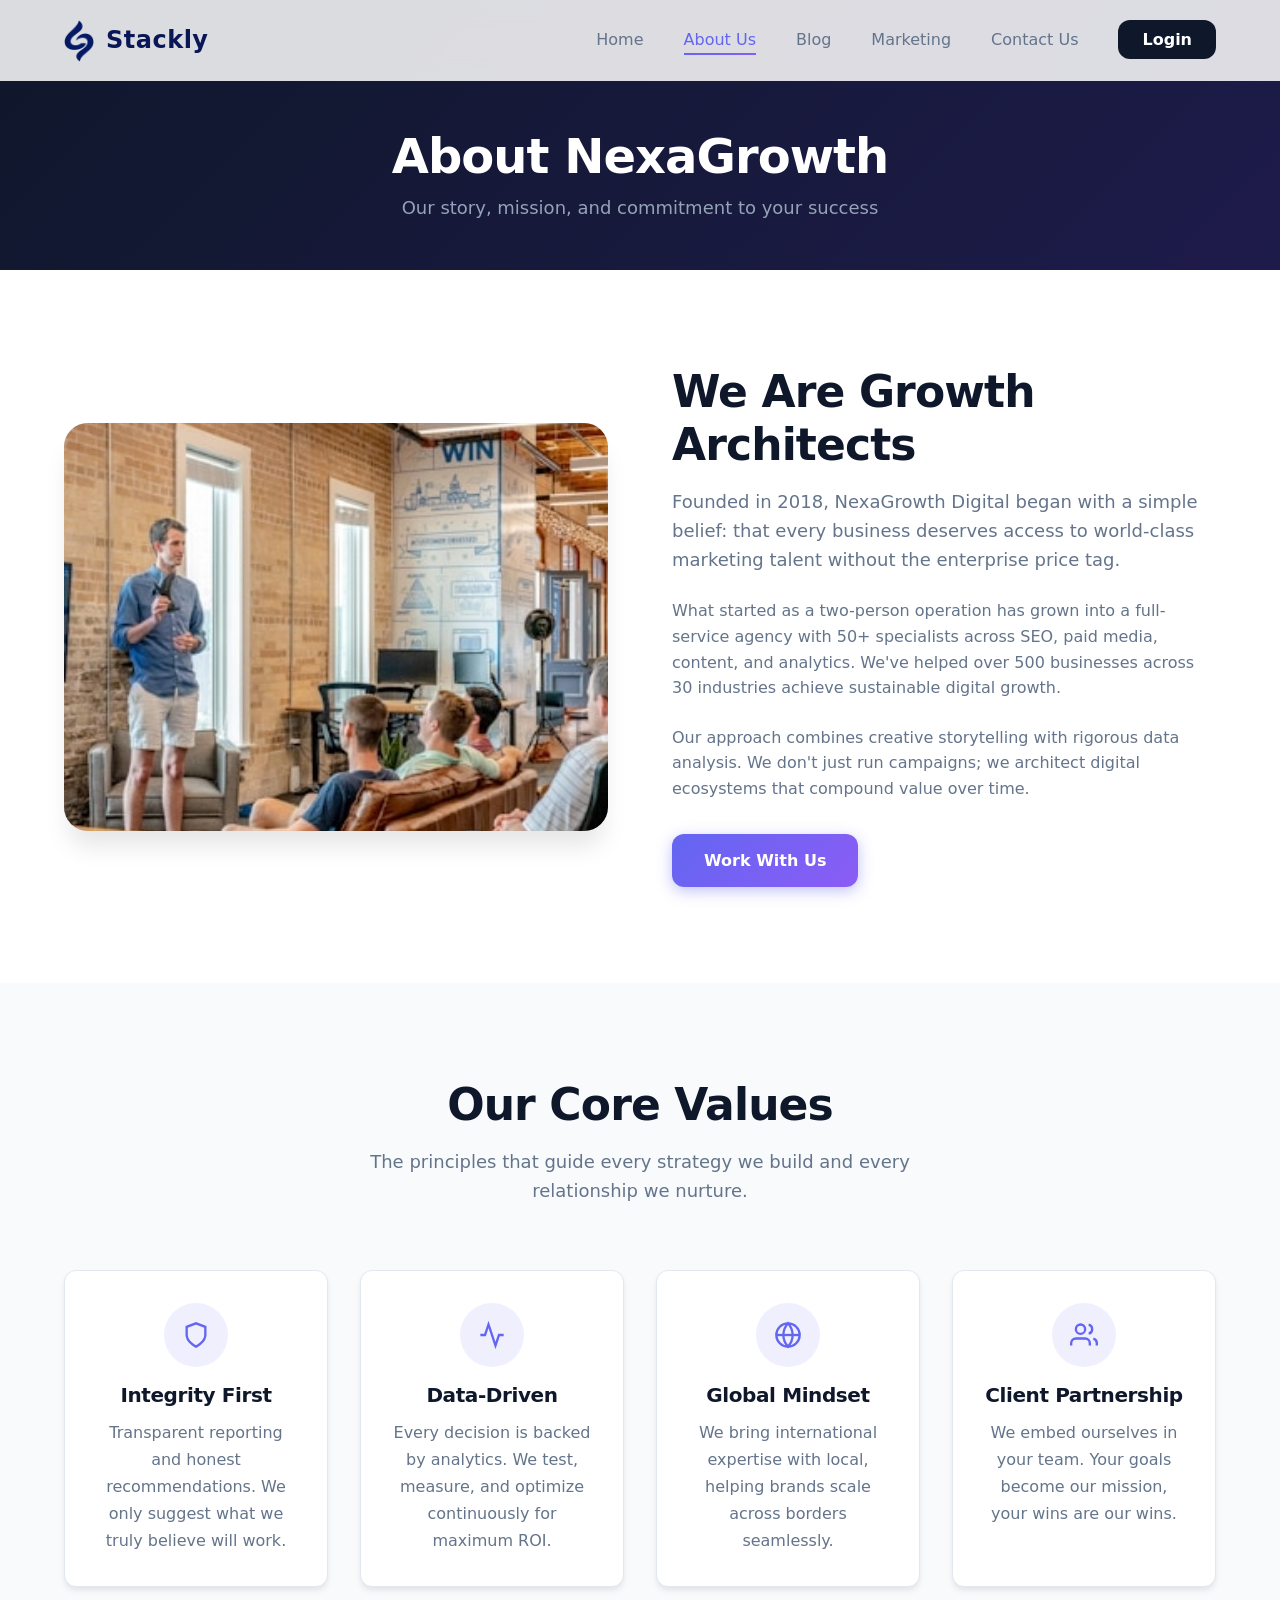
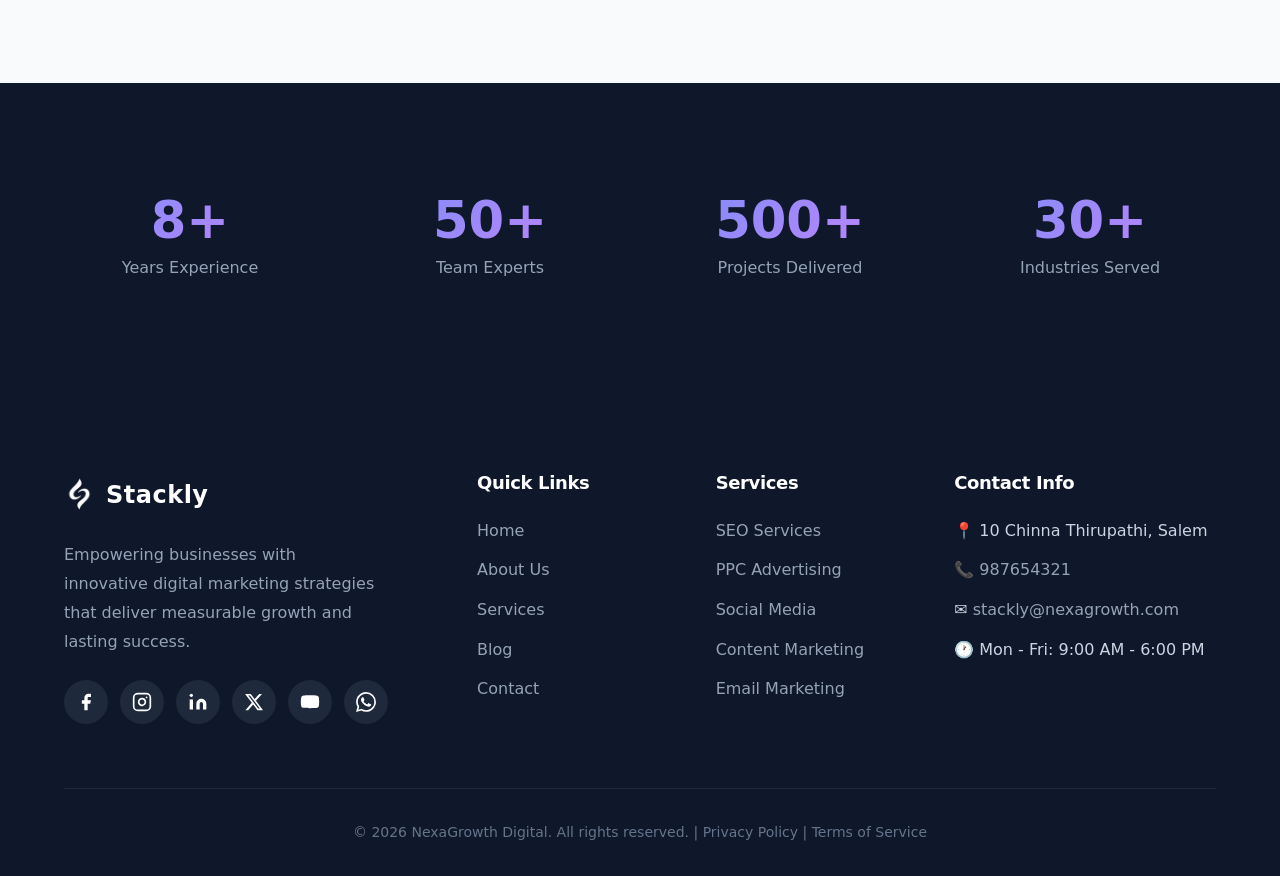
==== about.html @ 7eff11c8 "Add files via upload" ====
<!DOCTYPE html>
<html lang="en">
<head>
  <meta charset="UTF-8">
  <meta name="viewport" content="width=device-width, initial-scale=1.0">
  <meta name="description" content="Learn about NexaGrowth Digital - our mission, values, and the expert team behind our award-winning digital marketing campaigns.">
  <meta name="robots" content="index, follow">
  <meta property="og:title" content="About Us | NexaGrowth Digital">
  <meta property="og:description" content="Meet the team driving digital transformation for brands worldwide.">
  <title>About Us | NexaGrowth Digital</title>
  <link rel="canonical" href="https://yourdomain.com/about.html">
  <link rel="stylesheet" href="style.css">
  <script type="application/ld+json">
  {
    "@context": "https://schema.org",
    "@type": "AboutPage",
    "name": "About NexaGrowth Digital",
    "description": "Learn about our mission, values, and expert marketing team."
  }
  </script>
</head>
<body>

  <header class="header" id="header">
    <div class="container nav">
       <a href="index.html" class="logo" aria-label="Home">
    <img src="ChatGPT Image Sep 7, 2026, 07_45_39 AM.webp" alt="NexaGrowth Digital Logo" class="logo-img">
    <span class="logo-text">Stackly</span>
</a>
      <nav>
        <ul class="nav-links" id="navLinks">
          <li><a href="index.html" class="nav-link">Home</a></li>
          <li><a href="about.html" class="nav-link active">About Us</a></li>
          <li><a href="blog.html" class="nav-link">Blog</a></li>
          <li><a href="marketing.html" class="nav-link">Marketing</a></li>
          <li><a href="contact.html" class="nav-link">Contact Us</a></li>
          <li><a href="login.html" class="login-btn">Login</a></li>
        </ul>
      </nav>
      <button class="mobile-menu-btn" id="mobileMenuBtn" aria-label="Toggle menu" aria-expanded="false">
        <span class="bar"></span><span class="bar"></span><span class="bar"></span>
      </button>
    </div>
  </header>

  <main>
    <section class="breadcrumb">
      <div class="container">
        <h1>About NexaGrowth</h1>
        <p>Our story, mission, and commitment to your success</p>
      </div>
    </section>

    <section class="section">
      <div class="container">
        <div class="about-story">
          <div class="about-image animate">
    <img src="7img.webp"
         alt="Stackly Team"
         class="about-hero-img">
</div>
          <div class="animate delay-1">
            <h2 class="section-title" style="text-align: left;">We Are Growth Architects</h2>
            <p style="color: var(--text-muted); margin-bottom: 1.5rem; font-size: 1.125rem;">Founded in 2018, NexaGrowth Digital began with a simple belief: that every business deserves access to world-class marketing talent without the enterprise price tag.</p>
            <p style="color: var(--text-muted); margin-bottom: 1.5rem;">What started as a two-person operation has grown into a full-service agency with 50+ specialists across SEO, paid media, content, and analytics. We've helped over 500 businesses across 30 industries achieve sustainable digital growth.</p>
            <p style="color: var(--text-muted); margin-bottom: 2rem;">Our approach combines creative storytelling with rigorous data analysis. We don't just run campaigns; we architect digital ecosystems that compound value over time.</p>
            <a href="404.html" class="btn btn-primary">Work With Us</a>
          </div>
        </div>
      </div>
    </section>

    <section class="section" style="background: var(--bg-light);">
      <div class="container">
        <div class="section-header animate">
          <h2 class="section-title">Our Core Values</h2>
          <p class="section-subtitle">The principles that guide every strategy we build and every relationship we nurture.</p>
        </div>
        <div class="grid-4 values-grid">
          <div class="card value-card animate">
            <div class="value-icon">
              <svg width="28" height="28" viewBox="0 0 24 24" fill="none" stroke="currentColor" stroke-width="2"><path d="M12 22s8-4 8-10V5l-8-3-8 3v7c0 6 8 10 8 10z"></path></svg>
            </div>
            <h3 class="card-title">Integrity First</h3>
            <p class="card-text">Transparent reporting and honest recommendations. We only suggest what we truly believe will work.</p>
          </div>
          <div class="card value-card animate delay-1">
            <div class="value-icon">
              <svg width="28" height="28" viewBox="0 0 24 24" fill="none" stroke="currentColor" stroke-width="2"><polyline points="22 12 18 12 15 21 9 3 6 12 2 12"></polyline></svg>
            </div>
            <h3 class="card-title">Data-Driven</h3>
            <p class="card-text">Every decision is backed by analytics. We test, measure, and optimize continuously for maximum ROI.</p>
          </div>
          <div class="card value-card animate delay-2">
            <div class="value-icon">
              <svg width="28" height="28" viewBox="0 0 24 24" fill="none" stroke="currentColor" stroke-width="2"><circle cx="12" cy="12" r="10"></circle><line x1="2" y1="12" x2="22" y2="12"></line><path d="M12 2a15.3 15.3 0 0 1 4 10 15.3 15.3 0 0 1-4 10 15.3 15.3 0 0 1-4-10 15.3 15.3 0 0 1 4-10z"></path></svg>
            </div>
            <h3 class="card-title">Global Mindset</h3>
            <p class="card-text">We bring international expertise with local, helping brands scale across borders seamlessly.</p>
          </div>
          <div class="card value-card animate delay-3">
            <div class="value-icon">
              <svg width="28" height="28" viewBox="0 0 24 24" fill="none" stroke="currentColor" stroke-width="2"><path d="M17 21v-2a4 4 0 0 0-4-4H5a4 4 0 0 0-4 4v2"></path><circle cx="9" cy="7" r="4"></circle><path d="M23 21v-2a4 4 0 0 0-3-3.87"></path><path d="M16 3.13a4 4 0 0 1 0 7.75"></path></svg>
            </div>
            <h3 class="card-title">Client Partnership</h3>
            <p class="card-text">We embed ourselves in your team. Your goals become our mission, your wins are our wins.</p>
          </div>
        </div>
      </div>
    </section>

    <section class="section stats">
      <div class="container">
        <div class="stats-grid">
          <div class="stat-item animate"><div class="stat-number">8+</div><div class="stat-label">Years Experience</div></div>
          <div class="stat-item animate delay-1"><div class="stat-number">50+</div><div class="stat-label">Team Experts</div></div>
          <div class="stat-item animate delay-2"><div class="stat-number">500+</div><div class="stat-label">Projects Delivered</div></div>
          <div class="stat-item animate delay-3"><div class="stat-number">30+</div><div class="stat-label">Industries Served</div></div>
        </div>
      </div>
    </section>
  </main>

  <footer class="footer">
    <div class="container">
      <div class="footer-grid">
        <div class="footer-brand">
       <a href="index.html" class="logo" aria-label="Home">
    <img src="white.webp" alt="NexaGrowth Digital Logo" class="logo-img">
    <span class="logo-text">Stackly</span>
</a>
          <p>Empowering businesses with innovative digital marketing strategies that deliver measurable growth and lasting success.</p>
          <div class="social-links">
            <a href="404.html"  class="social-icon" aria-label="Facebook">
              <svg viewBox="0 0 24 24" fill="currentColor"><path d="M18 2h-3a5 5 0 0 0-5 5v3H7v4h3v8h4v-8h3l1-4h-4V7a1 1 0 0 1 1-1h3z"/></svg>
            </a>
            <a href="404.html"  class="social-icon" aria-label="Instagram">
              <svg viewBox="0 0 24 24" fill="none" stroke="currentColor" stroke-width="2" stroke-linecap="round" stroke-linejoin="round"><rect x="2" y="2" width="20" height="20" rx="5" ry="5"></rect><path d="M16 11.37A4 4 0 1 1 12.63 8 4 4 0 0 1 16 11.37z"></path><line x1="17.5" y1="6.5" x2="17.51" y2="6.5"></line></svg>
            </a>
            <a href="404.html" class="social-icon" aria-label="LinkedIn">
              <svg viewBox="0 0 24 24" fill="currentColor"><path d="M16 8a6 6 0 0 1 6 6v7h-4v-7a2 2 0 0 0-2-2 2 2 0 0 0-2 2v7h-4v-7a6 6 0 0 1 6-6z"></path><rect x="2" y="9" width="4" height="12"></rect><circle cx="4" cy="4" r="2"></circle></svg>
            </a>
            <a href="404.html"  class="social-icon" aria-label="X (Twitter)">
              <svg viewBox="0 0 24 24" fill="currentColor"><path d="M18.244 2.25h3.308l-7.227 8.26 8.502 11.24H16.17l-5.214-6.817L4.99 21.75H1.68l7.73-8.835L1.254 2.25H8.08l4.713 6.231zm-1.161 17.52h1.833L7.084 4.126H5.117z"/></svg>
            </a>
            <a href="404.html"  class="social-icon" aria-label="YouTube">
              <svg viewBox="0 0 24 24" fill="currentColor"><path d="M22.54 6.42a2.78 2.78 0 0 0-1.94-2C18.88 4 12 4 12 4s-6.88 0-8.6.46a2.78 2.78 0 0 0-1.94 2A29 29 0 0 0 1 11.75a29 29 0 0 0 .46 5.33A2.78 2.78 0 0 0 3.4 19c1.72.46 8.6.46 8.6.46s6.88 0 8.6-.46a2.78 2.78 0 0 0 1.94-2 29 29 0 0 0 .46-5.25 29 29 0 0 0-.46-5.33z"></path><polygon points="9.75 15.02 15.5 11.75 9.75 8.48 9.75 15.02"></polygon></svg>
            </a>
            <a href="404.html" class="social-icon" aria-label="WhatsApp">
              <svg viewBox="0 0 24 24" fill="currentColor"><path d="M17.472 14.382c-.297-.149-1.758-.867-2.03-.967-.273-.099-.471-.148-.67.15-.197.297-.767.966-.94 1.164-.173.199-.347.223-.644.075-.297-.15-1.255-.463-2.39-1.475-.883-.788-1.48-1.761-1.653-2.059-.173-.297-.018-.458.13-.606.134-.133.298-.347.446-.52.149-.174.198-.298.298-.497.099-.198.05-.371-.025-.52-.075-.149-.669-1.612-.916-2.207-.242-.579-.487-.5-.669-.51-.173-.008-.371-.01-.57-.01-.198 0-.52.074-.792.372-.272.297-1.04 1.016-1.04 2.479 0 1.462 1.065 2.875 1.213 3.074.149.198 2.096 3.2 5.077 4.487.709.306 1.262.489 1.694.625.712.227 1.36.195 1.871.118.571-.085 1.758-.719 2.006-1.413.248-.694.248-1.289.173-1.413-.074-.124-.272-.198-.57-.347m-5.421 7.403h-.004a9.87 9.87 0 01-5.031-1.378l-.361-.214-3.741.982.998-3.648-.235-.374a9.86 9.86 0 01-1.51-5.26c.001-5.45 4.436-9.884 9.888-9.884 2.64 0 5.122 1.03 6.988 2.898a9.825 9.825 0 012.893 6.994c-.003 5.45-4.437 9.884-9.885 9.884m8.413-18.297A11.815 11.815 0 0012.05 0C5.495 0 .16 5.335.157 11.892c0 2.096.547 4.142 1.588 5.945L.057 24l6.305-1.654a11.882 11.882 0 005.683 1.448h.005c6.554 0 11.89-5.335 11.893-11.893a11.821 11.821 0 00-3.48-8.413z"/></svg>
            </a>
          </div>
        </div>
        
        <div>
          <h4 class="footer-title">Quick Links</h4>
          <ul class="footer-links">
            <li><a href="index.html">Home</a></li>
            <li><a href="about.html">About Us</a></li>
            <li><a href="marketing.html">Services</a></li>
            <li><a href="blog.html">Blog</a></li>
            <li><a href="contact.html">Contact</a></li>
          </ul>
        </div>
        
        <div>
          <h4 class="footer-title">Services</h4>
          <ul class="footer-links">
            <li><a href="marketing.html#seo">SEO Services</a></li>
            <li><a href="marketing.html#ppc">PPC Advertising</a></li>
            <li><a href="marketing.html#social">Social Media</a></li>
            <li><a href="marketing.html#content">Content Marketing</a></li>
            <li><a href="marketing.html#email">Email Marketing</a></li>
          </ul>
        </div>
        
        <div>
          <h4 class="footer-title">Contact Info</h4>
          <ul class="footer-links">
            <li>📍 10 Chinna Thirupathi, Salem </li>
            <li>📞 <a href="404.html">987654321</a></li>
            <li>✉️ <a href="404.html">stackly@nexagrowth.com</a></li>
            <li>🕐 Mon - Fri: 9:00 AM - 6:00 PM</li>
          </ul>
        </div>
      </div>
      
      <div class="footer-bottom">
        <p>&copy; <span class="current-year"></span> NexaGrowth Digital. All rights reserved. | <a href="404.html" style="color: #64748b;">Privacy Policy</a> | <a href="404.html" style="color: #64748b;">Terms of Service</a></p>
      </div>
    </div>
  </footer>

  <script src="script.js"></script>
</body>
</html>
---- style.css ----
/* ============================================
   NEXAGROWTH DIGITAL - GLOBAL STYLES
   Modern, responsive, SEO-friendly stylesheet
   ============================================ */

/* CSS Custom Properties */
:root {
  --primary: #0f172a;
  --secondary: #1e293b;
  --accent: #6366f1;
  --accent-light: #818cf8;
  --accent-hover: #4f46e5;
  --text-light: #f8fafc;
  --text-dark: #0f172a;
  --text-muted: #64748b;
  --bg-light: #f8fafc;
  --bg-white: #ffffff;
  --border: #e2e8f0;
  --shadow: 0 4px 6px -1px rgb(0 0 0 / 0.1);
  --shadow-lg: 0 20px 25px -5px rgb(0 0 0 / 0.1);
  --radius: 0.75rem;
  --radius-lg: 1.5rem;
  --transition: all 0.3s cubic-bezier(0.4, 0, 0.2, 1);
  --container: 1200px;
}

/* Reset & Base */
*,
*::before,
*::after {
  margin: 0;
  padding: 0;
  box-sizing: border-box;
}

html {
  scroll-behavior: smooth;
  font-size: 16px;
}

body {
  font-family: 'Inter', system-ui, -apple-system, BlinkMacSystemFont, 'Segoe UI', Roboto, sans-serif;
  line-height: 1.6;
  color: var(--text-dark);
  background: var(--bg-white);
  overflow-x: hidden;
  -webkit-font-smoothing: antialiased;
}

/* Typography */
h1, h2, h3, h4, h5, h6 {
  line-height: 1.2;
  font-weight: 700;
  letter-spacing: -0.02em;
}

a {
  text-decoration: none;
  color: inherit;
  transition: var(--transition);
}

img, picture, video, canvas, svg {
  display: block;
  max-width: 100%;
  height: auto;
}

ul, ol {
  list-style: none;
}

/* Utility Classes */
.container {
  max-width: var(--container);
  margin: 0 auto;
  padding: 0 1.5rem;
}

.section {
  padding: 6rem 0;
}

.section-header {
  text-align: center;
  max-width: 640px;
  margin: 0 auto 4rem;
}

.section-title {
  font-size: clamp(1.875rem, 4vw, 2.75rem);
  margin-bottom: 1rem;
  color: var(--primary);
}

.section-subtitle {
  color: var(--text-muted);
  font-size: 1.125rem;
}

/* Buttons */
.btn {
  display: inline-flex;
  align-items: center;
  justify-content: center;
  gap: 0.5rem;
  padding: 0.875rem 2rem;
  border-radius: var(--radius);
  font-weight: 600;
  font-size: 1rem;
  border: none;
  cursor: pointer;
  transition: var(--transition);
  text-align: center;
}

.btn-primary {
  background: linear-gradient(135deg, var(--accent), #8b5cf6);
  color: white;
  box-shadow: 0 4px 15px rgba(99, 102, 241, 0.4);
}

.btn-primary:hover {
  transform: translateY(-2px);
  box-shadow: 0 8px 25px rgba(99, 102, 241, 0.5);
}

.btn-secondary {
  background: var(--primary);
  color: white;
}

.btn-secondary:hover {
  background: var(--accent);
  transform: translateY(-2px);
}

.btn-outline {
  background: transparent;
  color: var(--primary);
  border: 2px solid var(--border);
}

.btn-outline:hover {
  border-color: var(--accent);
  color: var(--accent);
  transform: translateY(-2px);
}

.btn-lg {
  padding: 1rem 2.5rem;
  font-size: 1.125rem;
}

/* Header & Navigation */
.header {
  position: fixed;
  top: 0;
  left: 0;
  width: 100%;
  z-index: 1000;
  background: rgba(255, 255, 255, 0.85);
  backdrop-filter: blur(12px);
  -webkit-backdrop-filter: blur(12px);
  border-bottom: 1px solid transparent;
  transition: var(--transition);
}

.header.scrolled {
  border-color: var(--border);
  box-shadow: var(--shadow);
  background: rgba(255, 255, 255, 0.95);
}

.nav {
  display: flex;
  align-items: center;
  justify-content: space-between;
  height: 80px;
}

.logo {
  display: flex;
  align-items: center;
  gap: 0.75rem;
  font-weight: 800;
  font-size: 1.5rem;
  color: var(--primary);
}

.logo-icon {
  width: 42px;
  height: 42px;
  background: linear-gradient(135deg, var(--accent), #8b5cf6);
  border-radius: 12px;
  display: grid;
  place-items: center;
  color: white;
  font-weight: 900;
  font-size: 1.25rem;
  flex-shrink: 0;
}

.logo:hover {
  opacity: 0.9;
}

.nav-links {
  display: flex;
  align-items: center;
  gap: 2.5rem;
}

.nav-link {
  font-weight: 500;
  color: var(--text-muted);
  position: relative;
  padding: 0.25rem 0;
}

.nav-link::after {
  content: '';
  position: absolute;
  bottom: -2px;
  left: 0;
  width: 0;
  height: 2px;
  background: linear-gradient(90deg, var(--accent), #8b5cf6);
  transition: var(--transition);
}

.nav-link:hover,
.nav-link.active {
  color: var(--accent);
}

.nav-link:hover::after,
.nav-link.active::after {
  width: 100%;
}

.login-btn {
  background: var(--primary);
  color: white;
  padding: 0.625rem 1.5rem;
  border-radius: var(--radius);
  font-weight: 600;
  transition: var(--transition);
}

.login-btn:hover {
  background: var(--accent);
  transform: translateY(-1px);
}

.mobile-menu-btn {
  display: none;
  flex-direction: column;
  justify-content: center;
  gap: 5px;
  width: 32px;
  height: 32px;
  background: none;
  border: none;
  cursor: pointer;
  padding: 0;
}

.bar {
  display: block;
  width: 24px;
  height: 2px;
  background: var(--primary);
  border-radius: 2px;
  transition: var(--transition);
  margin: 0 auto;
}

/* Hero Section */
.hero {
  min-height: 100vh;
  display: flex;
  align-items: center;
  padding-top: 80px;
  background: linear-gradient(135deg, #f8fafc 0%, #e0e7ff 50%, #f3e8ff 100%);
  position: relative;
  overflow: hidden;
}

.hero::before {
  content: '';
  position: absolute;
  top: -20%;
  right: -10%;
  width: 800px;
  height: 800px;
  background: radial-gradient(circle, rgba(99, 102, 241, 0.12) 0%, transparent 70%);
  border-radius: 50%;
  pointer-events: none;
}

.hero::after {
  content: '';
  position: absolute;
  bottom: -10%;
  left: -5%;
  width: 600px;
  height: 600px;
  background: radial-gradient(circle, rgba(139, 92, 246, 0.08) 0%, transparent 70%);
  border-radius: 50%;
  pointer-events: none;
}

.hero-content {
  display: grid;
  grid-template-columns: 1fr 1fr;
  gap: 4rem;
  align-items: center;
  position: relative;
  z-index: 1;
}

.hero-badge {
  display: inline-flex;
  align-items: center;
  gap: 0.5rem;
  background: white;
  border: 1px solid var(--border);
  padding: 0.5rem 1rem;
  border-radius: 50px;
  font-size: 0.875rem;
  font-weight: 600;
  color: var(--accent);
  margin-bottom: 1.5rem;
  box-shadow: var(--shadow);
}

.hero-title {
  font-size: clamp(2.5rem, 5vw, 4rem);
  background: linear-gradient(135deg, var(--primary), var(--accent));
  -webkit-background-clip: text;
  -webkit-text-fill-color: transparent;
  background-clip: text;
  margin-bottom: 1.5rem;
  line-height: 1.1;
}

.hero-text {
  font-size: 1.125rem;
  color: var(--text-muted);
  margin-bottom: 2.5rem;
  max-width: 520px;
}

.hero-btns {
  display: flex;
  gap: 1rem;
  flex-wrap: wrap;
}

.hero-visual {
  position: relative;
  display: flex;
  justify-content: center;
  align-items: center;
}

.hero-image-placeholder {
  width: 100%;
  aspect-ratio: 4/3;
  background: linear-gradient(135deg, #c7d2fe, #ddd6fe);
  border-radius: var(--radius-lg);
  display: flex;
  align-items: center;
  justify-content: center;
  box-shadow: var(--shadow-lg);
  border: 2px solid rgba(255, 255, 255, 0.6);
  position: relative;
  overflow: hidden;
}

.hero-image-placeholder svg {
  width: 140px;
  height: 140px;
  opacity: 0.25;
  color: var(--accent);
}

/* Cards */
.card {
  background: var(--bg-white);
  border-radius: var(--radius);
  padding: 2.5rem;
  border: 1px solid var(--border);
  transition: var(--transition);
  box-shadow: var(--shadow);
  height: 100%;
  display: flex;
  flex-direction: column;
}

.card:hover {
  transform: translateY(-8px);
  box-shadow: var(--shadow-lg);
  border-color: transparent;
}

.card-icon {
  width: 64px;
  height: 64px;
  background: linear-gradient(135deg, var(--accent), #8b5cf6);
  border-radius: 1rem;
  display: grid;
  place-items: center;
  color: white;
  margin-bottom: 1.5rem;
  flex-shrink: 0;
}

.card-icon svg {
  width: 32px;
  height: 32px;
}

.card-title {
  font-size: 1.25rem;
  margin-bottom: 0.75rem;
  color: var(--primary);
}

.card-text {
  color: var(--text-muted);
  font-size: 1rem;
  line-height: 1.7;
  flex-grow: 1;
}

.card-link {
  display: inline-flex;
  align-items: center;
  gap: 0.25rem;
  margin-top: 1.5rem;
  font-weight: 600;
  color: var(--accent);
}

.card-link:hover {
  gap: 0.5rem;
}

/* Grid Layouts */
.grid-2 {
  display: grid;
  grid-template-columns: repeat(auto-fit, minmax(300px, 1fr));
  gap: 2rem;
}

.grid-3 {
  display: grid;
  grid-template-columns: repeat(auto-fit, minmax(280px, 1fr));
  gap: 2rem;
}

.grid-4 {
  display: grid;
  grid-template-columns: repeat(auto-fit, minmax(250px, 1fr));
  gap: 2rem;
}

/* Stats Section */
.stats {
  background: var(--primary);
  color: white;
  position: relative;
  overflow: hidden;
}

.stats-grid {
  display: grid;
  grid-template-columns: repeat(auto-fit, minmax(200px, 1fr));
  gap: 3rem;
  text-align: center;
  position: relative;
  z-index: 1;
}

.stat-item {
  padding: 1rem;
}

.stat-number {
  font-size: clamp(2.5rem, 4vw, 3.5rem);
  font-weight: 800;
  background: linear-gradient(135deg, #818cf8, #c084fc);
  -webkit-background-clip: text;
  -webkit-text-fill-color: transparent;
  background-clip: text;
  line-height: 1;
  margin-bottom: 0.5rem;
}

.stat-label {
  color: #94a3b8;
  font-size: 1rem;
}

/* Blog Specific */
.blog-featured {
  display: grid;
  grid-template-columns: 1.2fr 1fr;
  gap: 3rem;
  align-items: center;
  margin-bottom: 4rem;
  background: var(--bg-white);
  border-radius: var(--radius-lg);
  overflow: hidden;
  border: 1px solid var(--border);
  box-shadow: var(--shadow);
}

.blog-featured-image {
  height: 100%;
  min-height: 400px;
  background: linear-gradient(135deg, #c7d2fe, #e9d5ff);
  display: flex;
  align-items: center;
  justify-content: center;
  position: relative;
}

.blog-featured-content {
  padding: 3rem;
}

.blog-meta {
  display: flex;
  gap: 1rem;
  color: var(--text-muted);
  font-size: 0.875rem;
  margin-bottom: 1rem;
}

.blog-meta span {
  display: flex;
  align-items: center;
  gap: 0.25rem;
}

.category-tag {
  display: inline-block;
  padding: 0.25rem 0.75rem;
  background: rgba(99, 102, 241, 0.1);
  color: var(--accent);
  border-radius: 50px;
  font-size: 0.75rem;
  font-weight: 600;
  text-transform: uppercase;
  letter-spacing: 0.05em;
  margin-bottom: 1rem;
}

.blog-controls {
  display: flex;
  flex-wrap: wrap;
  gap: 1rem;
  justify-content: space-between;
  align-items: center;
  margin-bottom: 3rem;
}

.search-box {
  position: relative;
  flex: 1;
  min-width: 280px;
  max-width: 400px;
}

.search-box input {
  width: 100%;
  padding: 0.875rem 1rem 0.875rem 3rem;
  border: 1px solid var(--border);
  border-radius: var(--radius);
  font-family: inherit;
  font-size: 1rem;
  transition: var(--transition);
  background: white;
}

.search-box input:focus {
  outline: none;
  border-color: var(--accent);
  box-shadow: 0 0 0 3px rgba(99, 102, 241, 0.1);
}

.search-box svg {
  position: absolute;
  left: 1rem;
  top: 50%;
  transform: translateY(-50%);
  color: var(--text-muted);
  width: 20px;
  height: 20px;
}

.category-filters {
  display: flex;
  gap: 0.5rem;
  flex-wrap: wrap;
}

.category-btn {
  padding: 0.5rem 1rem;
  border: 1px solid var(--border);
  background: white;
  border-radius: 50px;
  font-family: inherit;
  font-size: 0.875rem;
  font-weight: 500;
  cursor: pointer;
  transition: var(--transition);
  color: var(--text-muted);
}

.category-btn:hover,
.category-btn.active {
  background: var(--accent);
  color: white;
  border-color: var(--accent);
}

.blog-card {
  background: var(--bg-white);
  border-radius: var(--radius);
  overflow: hidden;
  border: 1px solid var(--border);
  transition: var(--transition);
  box-shadow: var(--shadow);
  display: flex;
  flex-direction: column;
}

.blog-card:hover {
  transform: translateY(-5px);
  box-shadow: var(--shadow-lg);
  border-color: transparent;
}

.blog-card-image {
  height: 220px;
  background: linear-gradient(135deg, #e0e7ff, #f3e8ff);
  display: flex;
  align-items: center;
  justify-content: center;
  position: relative;
}

.blog-card-image svg {
  opacity: 0.3;
  color: var(--accent);
}

.blog-card-content {
  padding: 1.5rem;
  flex-grow: 1;
  display: flex;
  flex-direction: column;
}

.blog-card .card-title {
  font-size: 1.125rem;
  margin-bottom: 0.5rem;
}

.blog-card .card-text {
  font-size: 0.9375rem;
  margin-bottom: 1rem;
}

.read-more {
  margin-top: auto;
  font-weight: 600;
  color: var(--accent);
  display: inline-flex;
  align-items: center;
  gap: 0.25rem;
}

.read-more:hover {
  gap: 0.5rem;
}

/* Contact Page */
.contact-grid {
  display: grid;
  grid-template-columns: 1fr 1.2fr;
  gap: 4rem;
  align-items: start;
}

.contact-info h3 {
  font-size: 1.5rem;
  margin-bottom: 1rem;
}

.contact-info > p {
  color: var(--text-muted);
  margin-bottom: 2rem;
}

.info-item {
  display: flex;
  gap: 1rem;
  margin-bottom: 1.5rem;
  align-items: flex-start;
}

.info-item-icon {
  width: 48px;
  height: 48px;
  background: rgba(99, 102, 241, 0.1);
  border-radius: 12px;
  display: grid;
  place-items: center;
  color: var(--accent);
  flex-shrink: 0;
}

.info-item-content h4 {
  font-size: 1rem;
  margin-bottom: 0.25rem;
}

.info-item-content p {
  color: var(--text-muted);
  font-size: 0.9375rem;
}

.contact-form-wrapper {
  background: var(--bg-white);
  padding: 2.5rem;
  border-radius: var(--radius-lg);
  border: 1px solid var(--border);
  box-shadow: var(--shadow);
}

.form-group {
  margin-bottom: 1.5rem;
}

.form-group label {
  display: block;
  margin-bottom: 0.5rem;
  font-weight: 500;
  font-size: 0.9375rem;
}

.form-group input,
.form-group textarea {
  width: 100%;
  padding: 0.875rem 1rem;
  border: 1px solid var(--border);
  border-radius: var(--radius);
  font-family: inherit;
  font-size: 1rem;
  transition: var(--transition);
  background: var(--bg-light);
}

.form-group input:focus,
.form-group textarea:focus {
  outline: none;
  border-color: var(--accent);
  box-shadow: 0 0 0 3px rgba(99, 102, 241, 0.1);
  background: white;
}

.form-group textarea {
  resize: vertical;
  min-height: 140px;
}

.form-status {
  padding: 1rem;
  border-radius: var(--radius);
  margin-bottom: 1rem;
  font-weight: 500;
  display: none;
}

.form-status.success {
  display: block;
  background: #dcfce7;
  color: #166534;
  border: 1px solid #86efac;
}

.form-status.error {
  display: block;
  background: #fee2e2;
  color: #991b1b;
  border: 1px solid #fca5a5;
}

.map-container {
  margin-top: 4rem;
  border-radius: var(--radius-lg);
  overflow: hidden;
  border: 1px solid var(--border);
  box-shadow: var(--shadow);
  height: 400px;
  background: var(--bg-light);
}

.map-container iframe {
  width: 100%;
  height: 100%;
  border: 0;
  filter: grayscale(20%);
}

/* Login Page */
.login-page {
  min-height: 100vh;
  display: grid;
  grid-template-columns: 1fr 1fr;
  background: var(--bg-light);
}

.login-visual {
  background: linear-gradient(135deg, var(--primary), #312e81);
  display: flex;
  flex-direction: column;
  justify-content: center;
  align-items: center;
  padding: 4rem;
  color: white;
  position: relative;
  overflow: hidden;
}

.login-visual::before {
  content: '';
  position: absolute;
  top: -50%;
  left: -50%;
  width: 200%;
  height: 200%;
  background: radial-gradient(circle, rgba(99, 102, 241, 0.3) 0%, transparent 60%);
  animation: pulse 8s ease-in-out infinite;
}

@keyframes pulse {
  0%, 100% { transform: scale(1); opacity: 0.5; }
  50% { transform: scale(1.1); opacity: 0.8; }
}

.login-visual-content {
  position: relative;
  z-index: 1;
  text-align: center;
  max-width: 400px;
}

.login-visual h2 {
  font-size: 2.5rem;
  margin-bottom: 1rem;
}

.login-visual p {
  color: #cbd5e1;
  font-size: 1.125rem;
}

.login-form-section {
  display: flex;
  flex-direction: column;
  justify-content: center;
  align-items: center;
  padding: 4rem 2rem;
}

.login-box {
  width: 100%;
  max-width: 440px;
}

.login-box .logo {
  justify-content: center;
  margin-bottom: 2rem;
}

.login-box h1 {
  text-align: center;
  margin-bottom: 0.5rem;
  font-size: 1.875rem;
}

.login-box > p {
  text-align: center;
  color: var(--text-muted);
  margin-bottom: 2rem;
}

.login-form .form-group input {
  background: white;
}

.form-options {
  display: flex;
  justify-content: space-between;
  align-items: center;
  margin-bottom: 1.5rem;
  font-size: 0.875rem;
}

.remember {
  display: flex;
  align-items: center;
  gap: 0.5rem;
  color: var(--text-muted);
  cursor: pointer;
}

.remember input {
  width: auto;
  accent-color: var(--accent);
}

.forgot-link {
  color: var(--accent);
  font-weight: 500;
}

.forgot-link:hover {
  text-decoration: underline;
}

.form-footer {
  text-align: center;
  margin-top: 1.5rem;
  color: var(--text-muted);
  font-size: 0.9375rem;
}

.form-footer a {
  color: var(--accent);
  font-weight: 600;
}

/* 404 Page */
.error-page {
  min-height: 100vh;
  display: flex;
  align-items: center;
  justify-content: center;
  text-align: center;
  padding: 2rem;
  background: linear-gradient(135deg, #f8fafc, #e0e7ff);
}

.error-content {
  max-width: 600px;
}

.error-code {
  font-size: clamp(6rem, 15vw, 10rem);
  font-weight: 900;
  background: linear-gradient(135deg, var(--accent), #8b5cf6);
  -webkit-background-clip: text;
  -webkit-text-fill-color: transparent;
  background-clip: text;
  line-height: 1;
  margin-bottom: 1rem;
  display: inline-block;
  animation: float 6s ease-in-out infinite;
}

@keyframes float {
  0%, 100% { transform: translateY(0); }
  50% { transform: translateY(-20px); }
}

.error-content h2 {
  font-size: 2rem;
  margin-bottom: 1rem;
  color: var(--primary);
}

.error-content p {
  color: var(--text-muted);
  font-size: 1.125rem;
  margin-bottom: 2.5rem;
}

/* Footer */
.footer {
  background: var(--primary);
  color: #cbd5e1;
  padding-top: 5rem;
}

.footer-grid {
  display: grid;
  grid-template-columns: 2fr 1fr 1fr 1.5fr;
  gap: 4rem;
  padding-bottom: 4rem;
  border-bottom: 1px solid var(--secondary);
}

.footer-brand .logo {
  color: white;
  margin-bottom: 1.5rem;
}

.footer-brand p {
  line-height: 1.8;
  margin-bottom: 1.5rem;
  max-width: 320px;
  color: #94a3b8;
}

.footer-title {
  color: white;
  font-size: 1.125rem;
  margin-bottom: 1.5rem;
  font-weight: 600;
}

.footer-links li {
  margin-bottom: 0.875rem;
}

.footer-links a {
  color: #94a3b8;
  transition: var(--transition);
  display: inline-block;
}

.footer-links a:hover {
  color: var(--accent-light);
  transform: translateX(4px);
}

.social-links {
  display: flex;
  gap: 0.75rem;
  flex-wrap: wrap;
}

.social-icon {
  width: 44px;
  height: 44px;
  border-radius: 50%;
  background: var(--secondary);
  display: grid;
  place-items: center;
  transition: var(--transition);
  color: white;
}

.social-icon:hover {
  background: var(--accent);
  transform: translateY(-4px);
  box-shadow: 0 4px 12px rgba(99, 102, 241, 0.4);
}

.social-icon svg {
  width: 20px;
  height: 20px;
}

.footer-bottom {
  padding: 2rem 0;
  text-align: center;
  color: #64748b;
  font-size: 0.875rem;
}

/* Scroll Animations */
.animate {
  opacity: 0;
  transform: translateY(40px);
  transition: opacity 0.7s ease, transform 0.7s ease;
}

.animate.visible {
  opacity: 1;
  transform: translateY(0);
}

.delay-1 { transition-delay: 0.1s; }
.delay-2 { transition-delay: 0.2s; }
.delay-3 { transition-delay: 0.3s; }
.delay-4 { transition-delay: 0.4s; }

/* Breadcrumb */
.breadcrumb {
  padding: 8rem 0 3rem;
  background: linear-gradient(135deg, var(--primary), #1e1b4b);
  color: white;
  text-align: center;
}

.breadcrumb h1 {
  font-size: clamp(2rem, 4vw, 3rem);
  margin-bottom: 0.5rem;
}

.breadcrumb p {
  color: #94a3b8;
  font-size: 1.125rem;
}

/* About Page Specific */
.about-story {
  display: grid;
  grid-template-columns: 1fr 1fr;
  gap: 4rem;
  align-items: center;
}

.about-image {
  border-radius: var(--radius-lg);
  overflow: hidden;
  box-shadow: var(--shadow-lg);
  background: linear-gradient(135deg, #c7d2fe, #ddd6fe);
  aspect-ratio: 4/3;
  display: flex;
  align-items: center;
  justify-content: center;
}

.values-grid {
  margin-top: 3rem;
}

.value-card {
  text-align: center;
  padding: 2rem;
}

.value-icon {
  width: 64px;
  height: 64px;
  background: rgba(99, 102, 241, 0.1);
  border-radius: 50%;
  display: grid;
  place-items: center;
  margin: 0 auto 1rem;
  color: var(--accent);
}

/* Services Page */
.service-card-large {
  padding: 3rem;
}

.service-card-large .card-icon {
  width: 80px;
  height: 80px;
  border-radius: 1.5rem;
}

.service-card-large .card-icon svg {
  width: 40px;
  height: 40px;
}

.process-steps {
  display: flex;
  justify-content: space-between;
  gap: 2rem;
  margin-top: 4rem;
  position: relative;
}

.process-steps::before {
  content: '';
  position: absolute;
  top: 40px;
  left: 10%;
  width: 80%;
  height: 2px;
  background: var(--border);
  z-index: 0;
}

.process-step {
  text-align: center;
  flex: 1;
  position: relative;
  z-index: 1;
}

.step-number {
  width: 80px;
  height: 80px;
  background: white;
  border: 2px solid var(--accent);
  border-radius: 50%;
  display: grid;
  place-items: center;
  font-size: 1.5rem;
  font-weight: 800;
  color: var(--accent);
  margin: 0 auto 1.5rem;
}

/* Reduced Motion */
@media (prefers-reduced-motion: reduce) {
  *,
  *::before,
  *::after {
    animation-duration: 0.01ms !important;
    animation-iteration-count: 1 !important;
    transition-duration: 0.01ms !important;
  }
  html {
    scroll-behavior: auto;
  }
}

/* Responsive */
@media (max-width: 1024px) {
  .footer-grid {
    grid-template-columns: 1fr 1fr;
    gap: 3rem;
  }
  .process-steps {
    flex-direction: column;
  }
  .process-steps::before {
    display: none;
  }
}

@media (max-width: 768px) {
  .nav-links {
    position: fixed;
    top: 80px;
    left: 0;
    width: 100%;
    background: rgba(255, 255, 255, 0.98);
    backdrop-filter: blur(12px);
    flex-direction: column;
    padding: 2rem;
    gap: 1.5rem;
    transform: translateY(-150%);
    transition: var(--transition);
    box-shadow: var(--shadow-lg);
    border-top: 1px solid var(--border);
    align-items: flex-start;
  }
  .nav-links.open {
    transform: translateY(0);
  }
  .mobile-menu-btn {
    display: flex;
  }
  .mobile-menu-btn.active .bar:nth-child(1) {
    transform: translateY(7px) rotate(45deg);
  }
  .mobile-menu-btn.active .bar:nth-child(2) {
    opacity: 0;
  }
  .mobile-menu-btn.active .bar:nth-child(3) {
    transform: translateY(-7px) rotate(-45deg);
  }
  .hero-content {
    grid-template-columns: 1fr;
    text-align: center;
  }
  .hero-text {
    margin-left: auto;
    margin-right: auto;
  }
  .hero-btns {
    justify-content: center;
  }
  .hero-visual {
    order: -1;
  }
  .contact-grid,
  .about-story,
  .blog-featured,
  .login-page {
    grid-template-columns: 1fr;
  }
  .login-visual {
    min-height: 300px;
    padding: 3rem 2rem;
  }
  .footer-grid {
    grid-template-columns: 1fr;
    gap: 2rem;
  }
  .section {
    padding: 4rem 0;
  }
  .blog-featured-image {
    min-height: 250px;
  }
  .blog-featured-content {
    padding: 2rem;
  }
}

@media (max-width: 480px) {
  .hero-title {
    font-size: 2.25rem;
  }
  .card {
    padding: 1.5rem;
  }
  .btn-lg {
    padding: 0.875rem 1.5rem;
    font-size: 1rem;
  }
}
.logo{
    display:flex;
    align-items:center;
    gap:12px;
    text-decoration:none;
}

.logo-img{
    height:45px;
    width:auto;
    display:block;
}

.logo-text{
    font-size:1.5rem;
    font-weight:700;
    color:#091657; /* Header dark background என்றால் */
    letter-spacing:0.5px;
}

.hero-image{
    width:100%;
    max-width:600px;
    height:auto;
    border-radius:20px;
    display:block;
}

.footer .logo-text{
    color: #ffffff !important;
}

/* Mobile */
@media(max-width:768px){
    .logo-img{
        height:45px;
    }

    .logo-text{
        font-size:1.1rem;
    }
}
.blog-hero-img{
    width:100%;
    height:100%;
    object-fit:cover;
    border-radius:20px;
    display:block;
}

.blog-featured-image{
    min-height:350px;
    overflow:hidden;
}
.about-hero-img{
    width:100%;
    height:500px;
    object-fit:cover;
    border-radius:20px;
    display:block;
}

.about-image{
    overflow:hidden;
}
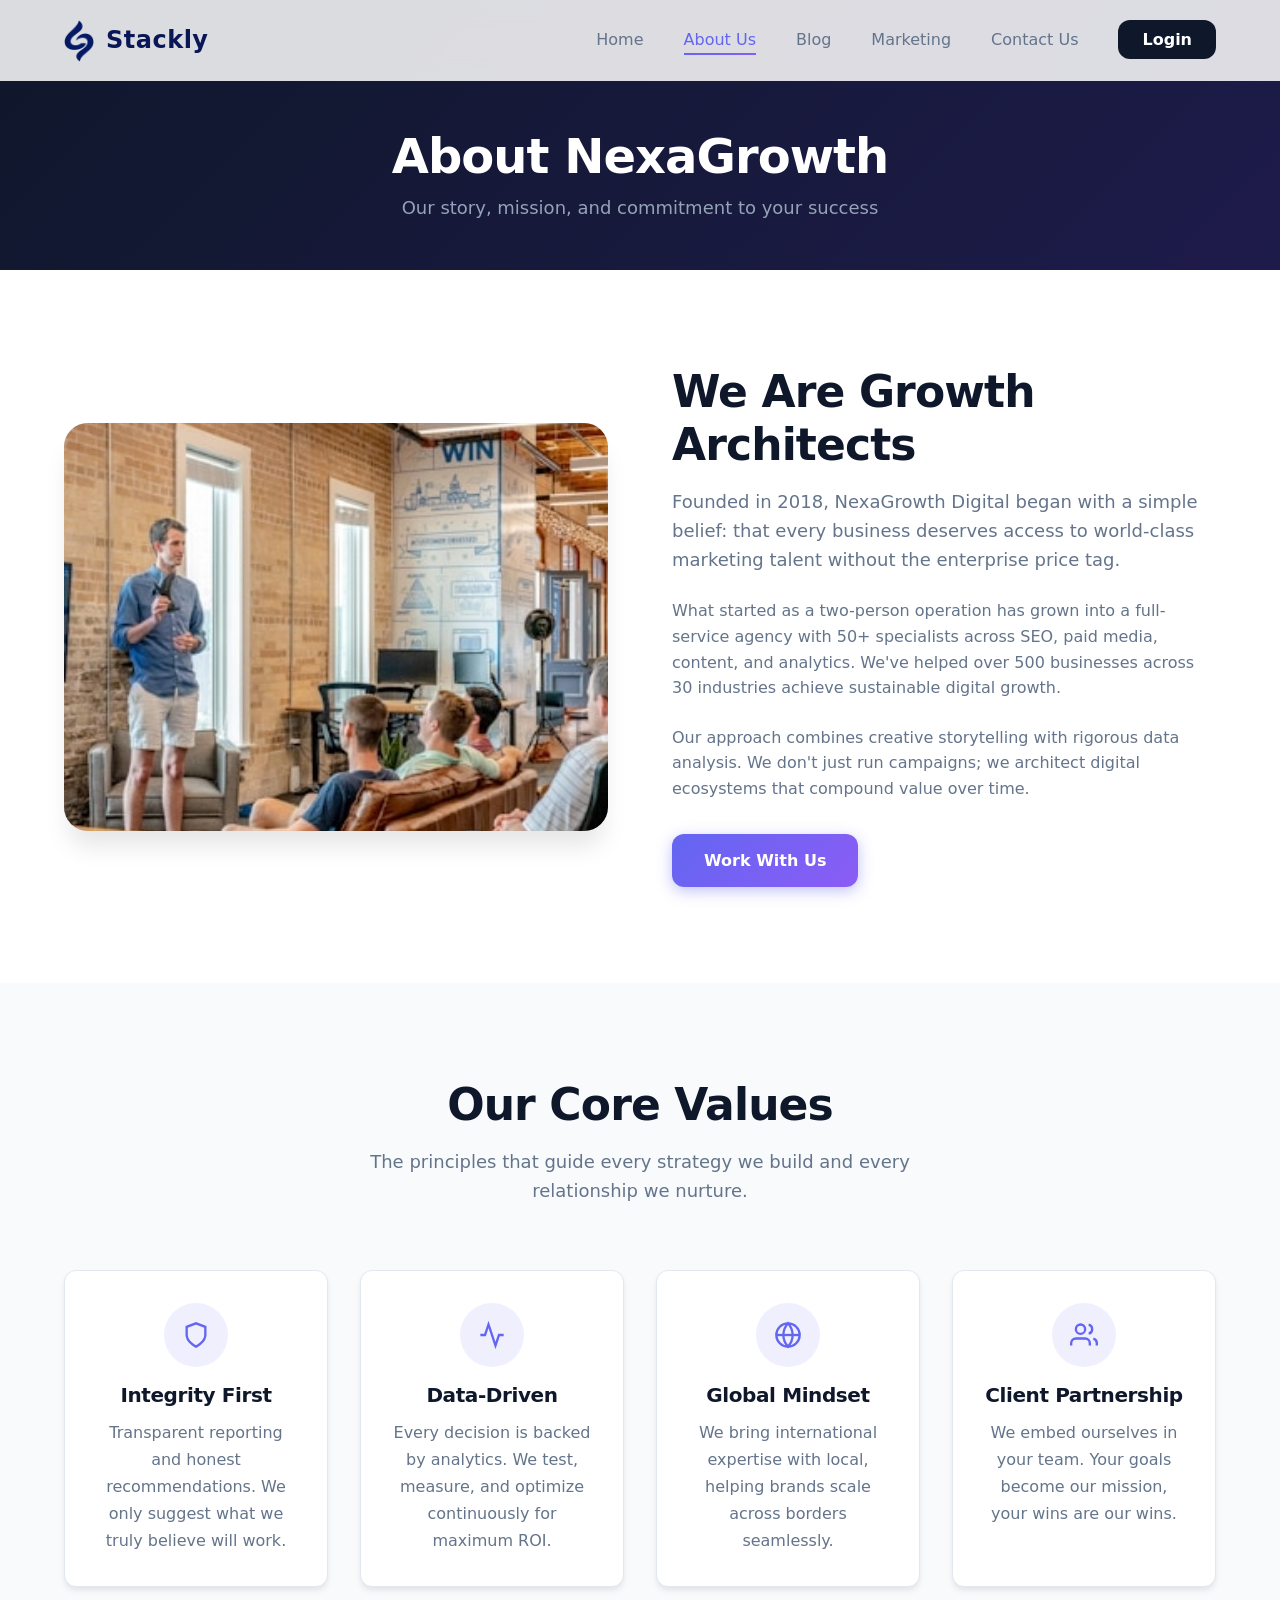
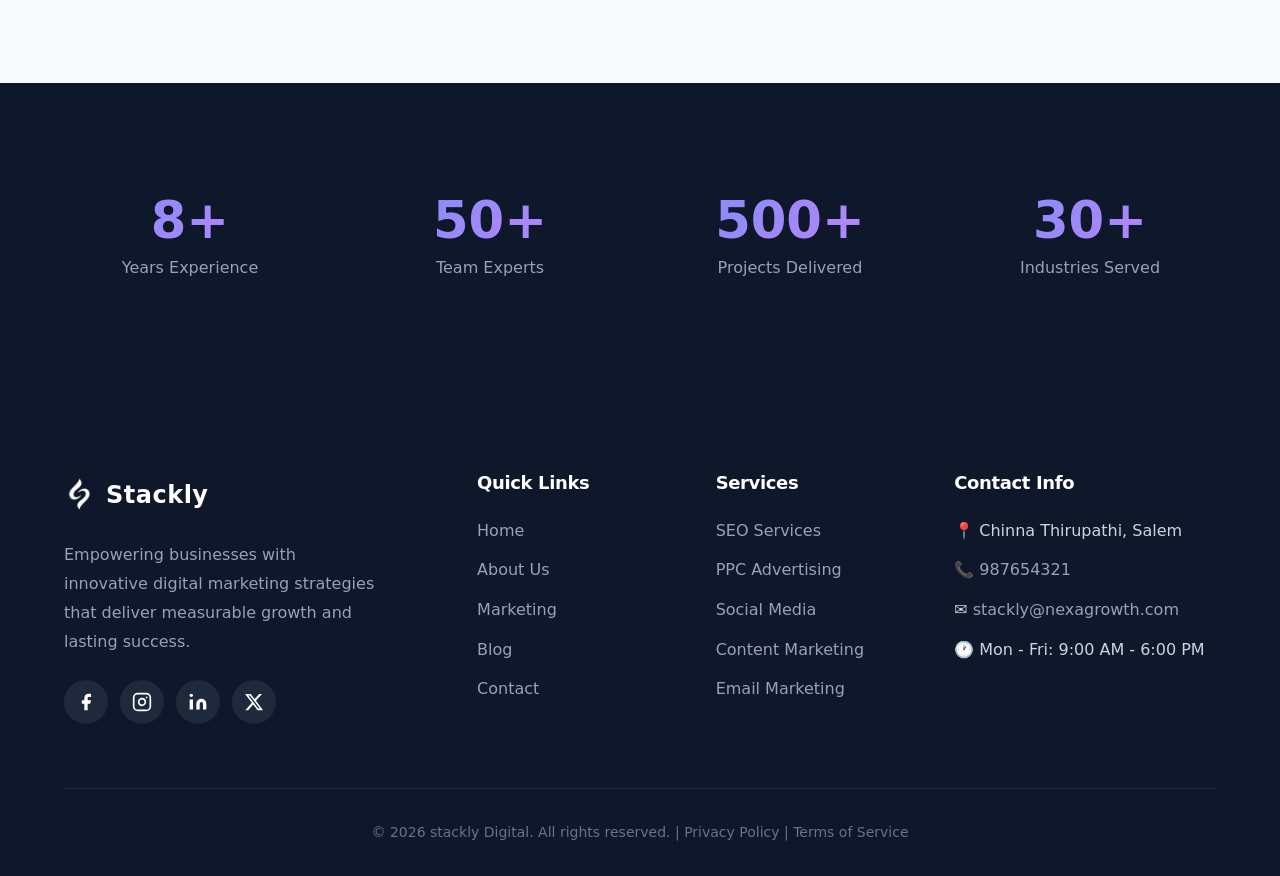
==== commit 8fdc3c0b: "Add files via upload" ====
--- a/about.html
+++ b/about.html
@@ -143,12 +143,12 @@
             <a href="404.html"  class="social-icon" aria-label="X (Twitter)">
               <svg viewBox="0 0 24 24" fill="currentColor"><path d="M18.244 2.25h3.308l-7.227 8.26 8.502 11.24H16.17l-5.214-6.817L4.99 21.75H1.68l7.73-8.835L1.254 2.25H8.08l4.713 6.231zm-1.161 17.52h1.833L7.084 4.126H5.117z"/></svg>
             </a>
-            <a href="404.html"  class="social-icon" aria-label="YouTube">
+            <!-- <a href="404.html"  class="social-icon" aria-label="YouTube">
               <svg viewBox="0 0 24 24" fill="currentColor"><path d="M22.54 6.42a2.78 2.78 0 0 0-1.94-2C18.88 4 12 4 12 4s-6.88 0-8.6.46a2.78 2.78 0 0 0-1.94 2A29 29 0 0 0 1 11.75a29 29 0 0 0 .46 5.33A2.78 2.78 0 0 0 3.4 19c1.72.46 8.6.46 8.6.46s6.88 0 8.6-.46a2.78 2.78 0 0 0 1.94-2 29 29 0 0 0 .46-5.25 29 29 0 0 0-.46-5.33z"></path><polygon points="9.75 15.02 15.5 11.75 9.75 8.48 9.75 15.02"></polygon></svg>
             </a>
             <a href="404.html" class="social-icon" aria-label="WhatsApp">
               <svg viewBox="0 0 24 24" fill="currentColor"><path d="M17.472 14.382c-.297-.149-1.758-.867-2.03-.967-.273-.099-.471-.148-.67.15-.197.297-.767.966-.94 1.164-.173.199-.347.223-.644.075-.297-.15-1.255-.463-2.39-1.475-.883-.788-1.48-1.761-1.653-2.059-.173-.297-.018-.458.13-.606.134-.133.298-.347.446-.52.149-.174.198-.298.298-.497.099-.198.05-.371-.025-.52-.075-.149-.669-1.612-.916-2.207-.242-.579-.487-.5-.669-.51-.173-.008-.371-.01-.57-.01-.198 0-.52.074-.792.372-.272.297-1.04 1.016-1.04 2.479 0 1.462 1.065 2.875 1.213 3.074.149.198 2.096 3.2 5.077 4.487.709.306 1.262.489 1.694.625.712.227 1.36.195 1.871.118.571-.085 1.758-.719 2.006-1.413.248-.694.248-1.289.173-1.413-.074-.124-.272-.198-.57-.347m-5.421 7.403h-.004a9.87 9.87 0 01-5.031-1.378l-.361-.214-3.741.982.998-3.648-.235-.374a9.86 9.86 0 01-1.51-5.26c.001-5.45 4.436-9.884 9.888-9.884 2.64 0 5.122 1.03 6.988 2.898a9.825 9.825 0 012.893 6.994c-.003 5.45-4.437 9.884-9.885 9.884m8.413-18.297A11.815 11.815 0 0012.05 0C5.495 0 .16 5.335.157 11.892c0 2.096.547 4.142 1.588 5.945L.057 24l6.305-1.654a11.882 11.882 0 005.683 1.448h.005c6.554 0 11.89-5.335 11.893-11.893a11.821 11.821 0 00-3.48-8.413z"/></svg>
-            </a>
+            </a> -->
           </div>
         </div>
         
@@ -157,7 +157,7 @@
           <ul class="footer-links">
             <li><a href="index.html">Home</a></li>
             <li><a href="about.html">About Us</a></li>
-            <li><a href="marketing.html">Services</a></li>
+            <li><a href="marketing.html">Marketing</a></li>
             <li><a href="blog.html">Blog</a></li>
             <li><a href="contact.html">Contact</a></li>
           </ul>
@@ -166,18 +166,18 @@
         <div>
           <h4 class="footer-title">Services</h4>
           <ul class="footer-links">
-            <li><a href="marketing.html#seo">SEO Services</a></li>
-            <li><a href="marketing.html#ppc">PPC Advertising</a></li>
-            <li><a href="marketing.html#social">Social Media</a></li>
-            <li><a href="marketing.html#content">Content Marketing</a></li>
-            <li><a href="marketing.html#email">Email Marketing</a></li>
+            <li><a href="404.html">SEO Services</a></li>
+            <li><a href="404.html">PPC Advertising</a></li>
+            <li><a href="404.html">Social Media</a></li>
+            <li><a href="404.html">Content Marketing</a></li>
+            <li><a href="404.html">Email Marketing</a></li>
           </ul>
         </div>
         
         <div>
           <h4 class="footer-title">Contact Info</h4>
           <ul class="footer-links">
-            <li>📍 10 Chinna Thirupathi, Salem </li>
+            <li>📍  Chinna Thirupathi, Salem </li>
             <li>📞 <a href="404.html">987654321</a></li>
             <li>✉️ <a href="404.html">stackly@nexagrowth.com</a></li>
             <li>🕐 Mon - Fri: 9:00 AM - 6:00 PM</li>
@@ -186,7 +186,7 @@
       </div>
       
       <div class="footer-bottom">
-        <p>&copy; <span class="current-year"></span> NexaGrowth Digital. All rights reserved. | <a href="404.html" style="color: #64748b;">Privacy Policy</a> | <a href="404.html" style="color: #64748b;">Terms of Service</a></p>
+        <p>&copy; <span class="current-year"></span> stackly Digital. All rights reserved. | <a href="404.html" style="color: #64748b;">Privacy Policy</a> | <a href="404.html" style="color: #64748b;">Terms of Service</a></p>
       </div>
     </div>
   </footer>
